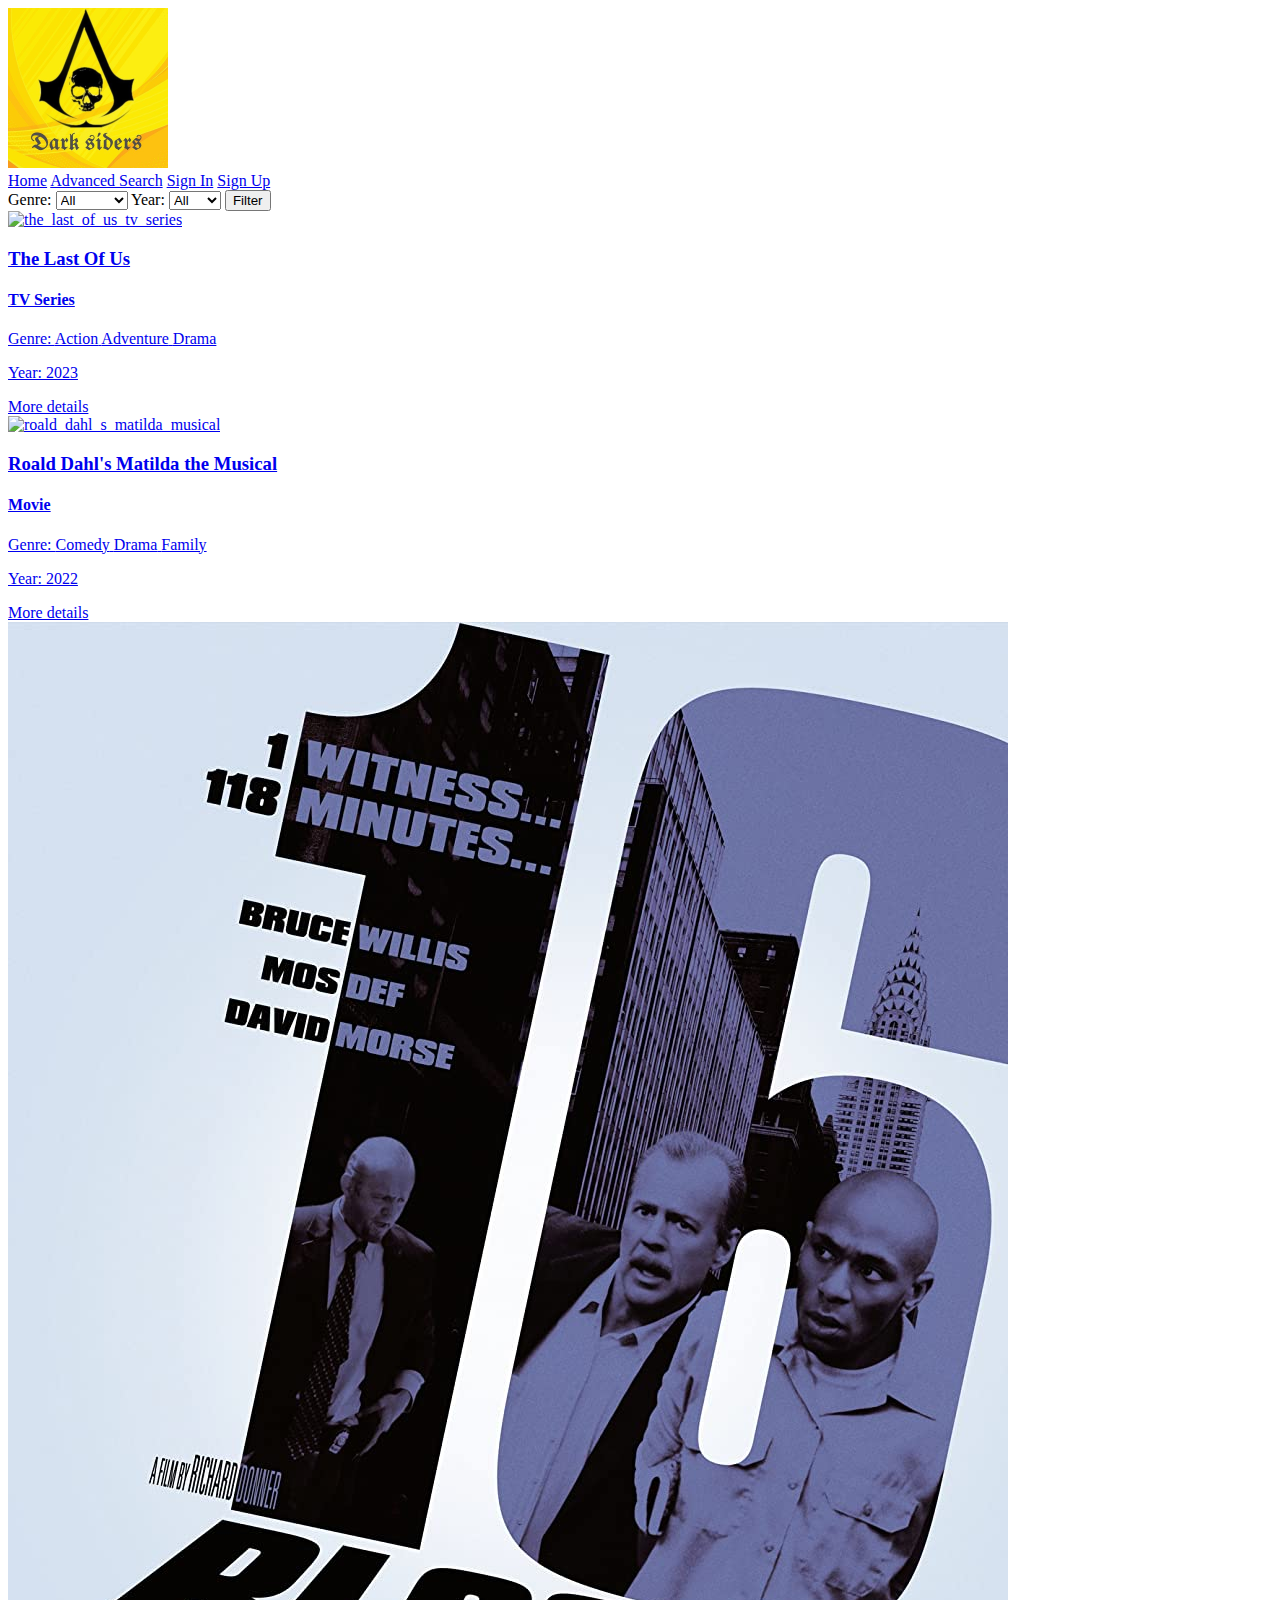
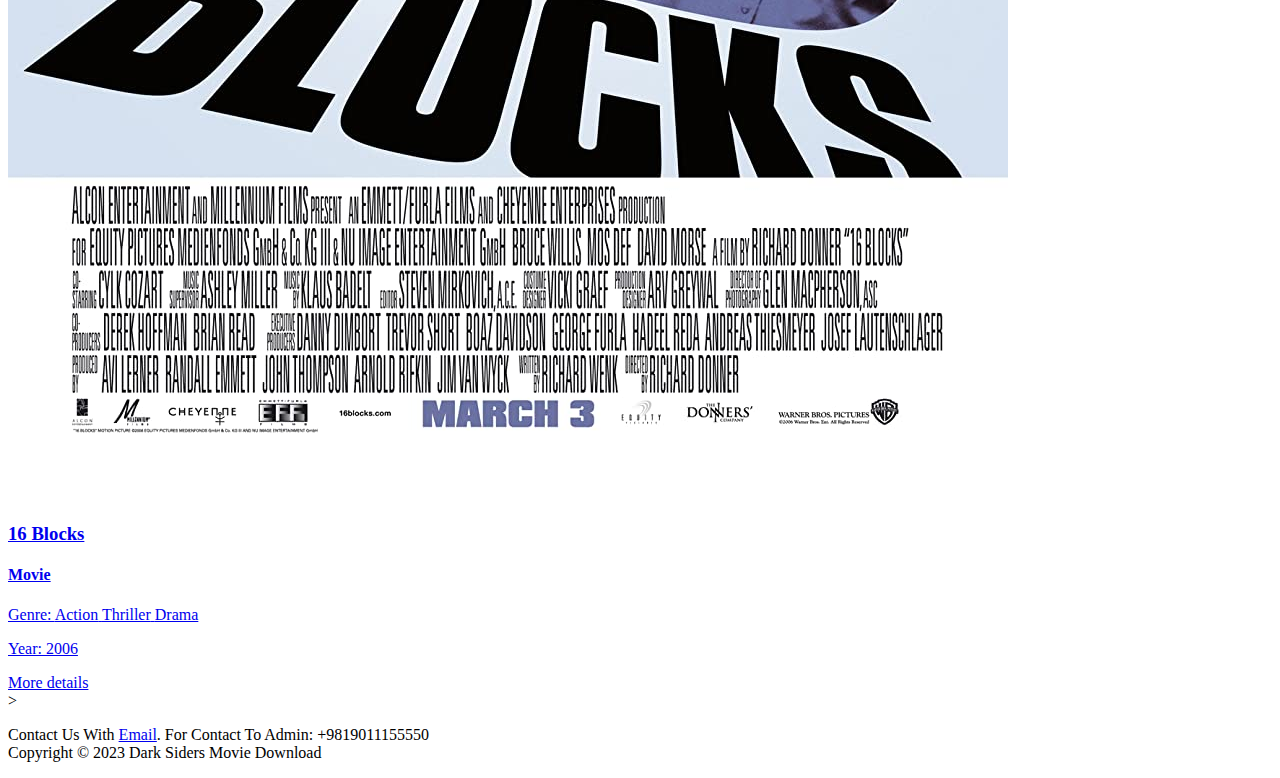
==== frontend/index.html @ ce5e4d66 "final polishes and adding more content" ====
<!DOCTYPE html>
<html>
    <head>
        <title>Movies - Movie Download</title>
        <link type="text/css" href="assets/styles/index.css" rel="stylesheet" />
        <link type="text/css" href="assets/styles/black-and-yellow-color-palette.css" rel="stylesheet" />

    </head>
    <body>
        <header>
            <img src="assets/images/logo160.png" alt="logo" class="logo">
            <nav>
                <a href="index.html">Home</a>
                <a href="sofware-p/search/Search.html">Advanced Search</a>
                <a href="sign-in.html">Sign In</a>
                <a href="sign-up.html">Sign Up</a>
            </nav>
        </header>
        <main>
            <section class="filter-section">
                <form>
                    <label for="genre">Genre:</label>
                    <select id="genre" name="genre">
                        <option value="all">All</option>
                        <option value="action">Action</option>
                        <option value="comedy">Comedy</option>
                        <option value="drama">Drama</option>
                        <option value="horror">Horror</option>
                        <option value="sci-fi">Sci-Fi</option>
                    </select>
                    <label for="year">Year:</label>
                    <select id="year" name="year">
                        <option value="all">All</option>
                        <option value="2020">2020</option>
                        <option value="2019">2019</option>
                        <option value="2018">2018</option>
                        <option value="2017">2017</option>
                        <option value="2016">2016</option>
                    </select>
                    <input type="submit" value="Filter">
                </form>
            </section>
            <section class="movie-section">
                <a href="movie-details.html">
                <article class="movie">
                    <img src="assets/images/the_last_of_us_tv_series.jpg" alt="the_last_of_us_tv_series">
                    <h3>The Last Of Us</h3>
                    <h4>TV Series</h4>
                    <p>Genre: 
                        <span class="genre">Action</span>
                        <span class="genre">Adventure</span>
                        <span class="genre">Drama</span>
                    </p>
                    <p>Year: 2023</p>
                    <a href="movie-details.html" class="more_details">More details</a>
                </article></a>
                
                <a href="#">
                    <article class="movie">
                        <img src="assets/images/roald_dahl_s_matilda_musical.jpg" alt="roald_dahl_s_matilda_musical">
                        <h3>Roald Dahl's Matilda the Musical</h3>
                        <h4>Movie</h4>
                        <p>Genre: 
                            <span class="genre">Comedy</span>
                            <span class="genre">Drama</span>
                            <span class="genre">Family</span>
                        </p>
                        <p>Year: 2022</p>
                        <a href="#" class="more_details">More details</a>
                    </article></a>
                    <a href="#">
                        <article class="movie">
                            <img src="assets/images/16_blocks.jpg" alt="16_blocks">
                            <h3>16 Blocks</h3>
                            <h4>Movie</h4>
                            <p>Genre: 
                                <span class="genre">Action</span>
                                <span class="genre">Thriller</span>
                                <span class="genre">Drama</span>
                            </p>
                            <p>Year: 2006</p>
                            <a href="#" class="more_details">More details</a>
                        </article></a>>
                    <!-- more movie articles here -->
                    </section>
                    </main>
                    <footer>
                  
                        <p>Contact Us With <a href="mailto:darksiders@movie.gg">Email</a>. For Contact To Admin: +9819011155550</br>
                        Copyright © 2023 Dark Siders Movie Download</p>
                  
                    </footer>
                    </body>
                    </html>
---- frontend/assets/styles/black-and-yellow-color-palette.css ----
:root{
    --primary-background: #343a40;
    --secondary-foreground: #7952b3;
    --primary-foreground: #FFC107;
    --secondary-background: #E1E8Eb;
    --primary-text-color: white;
    --secondary-text-color:black;
    
}
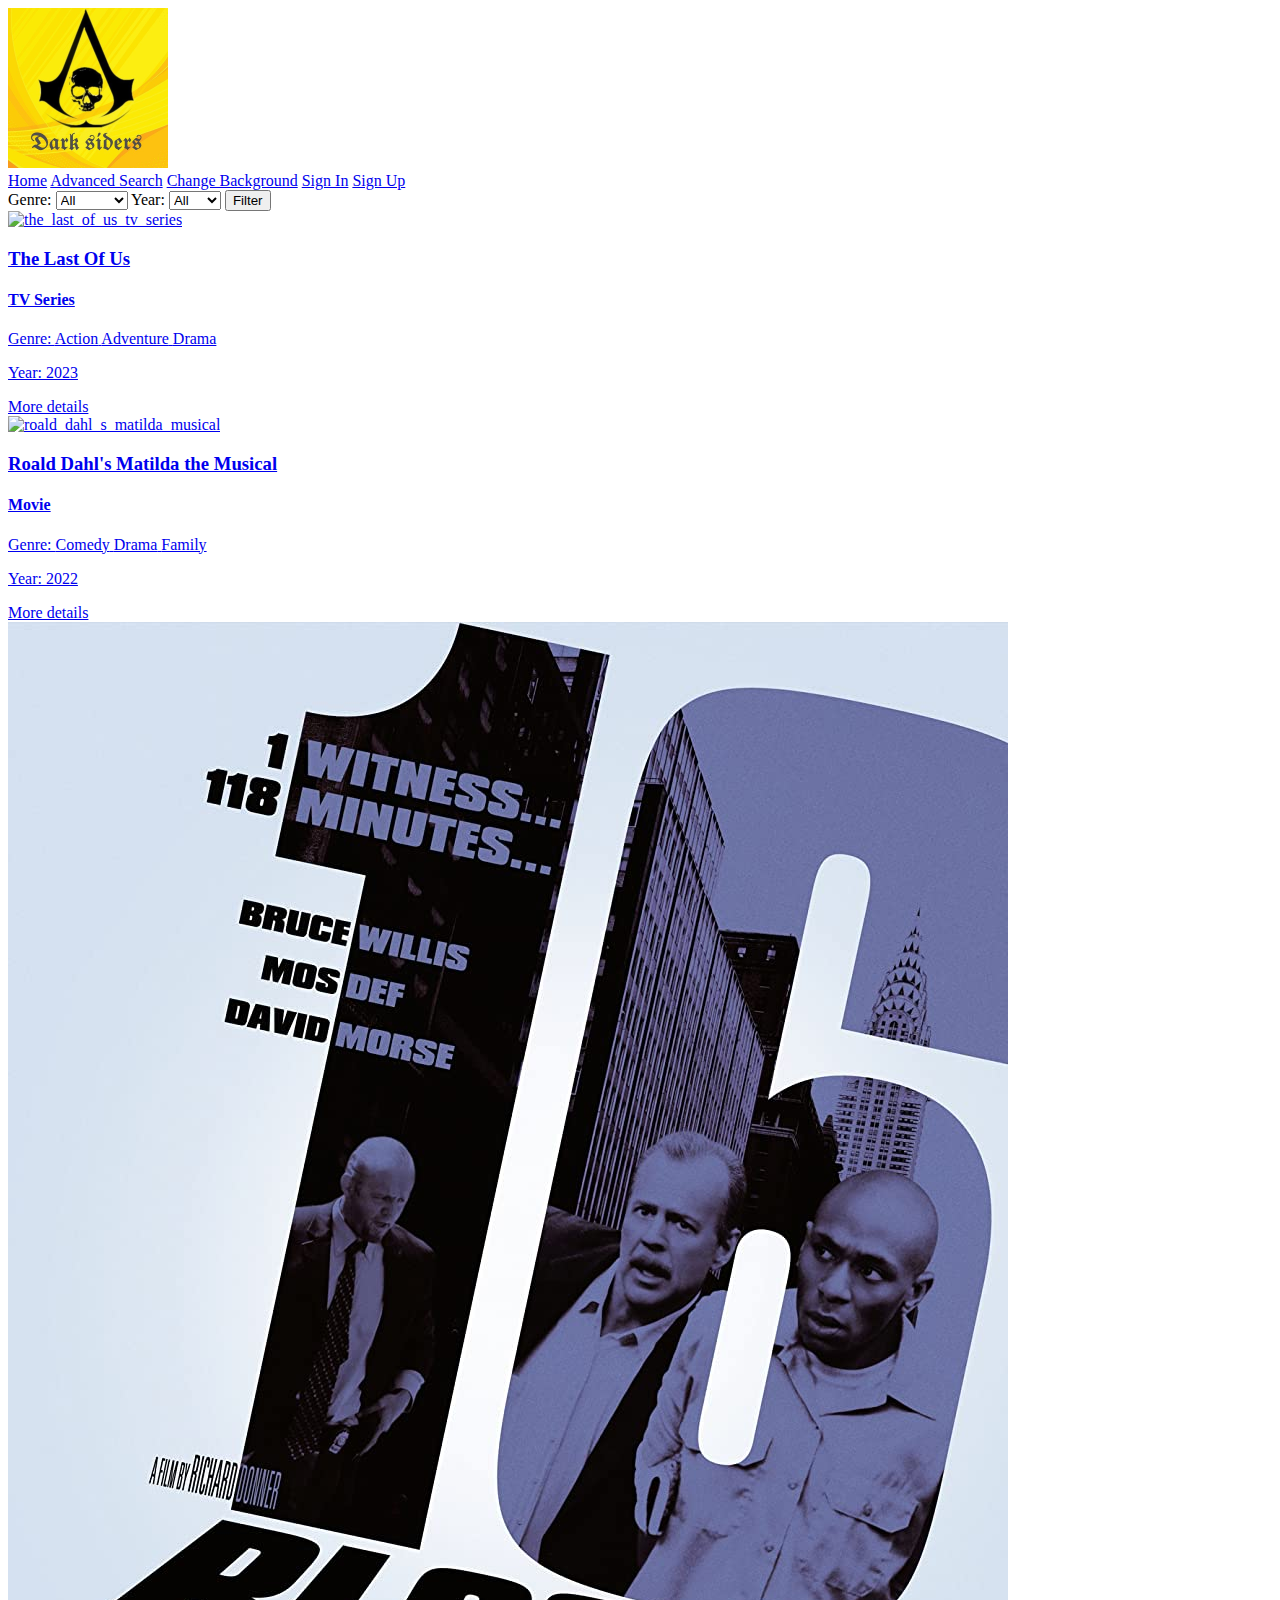
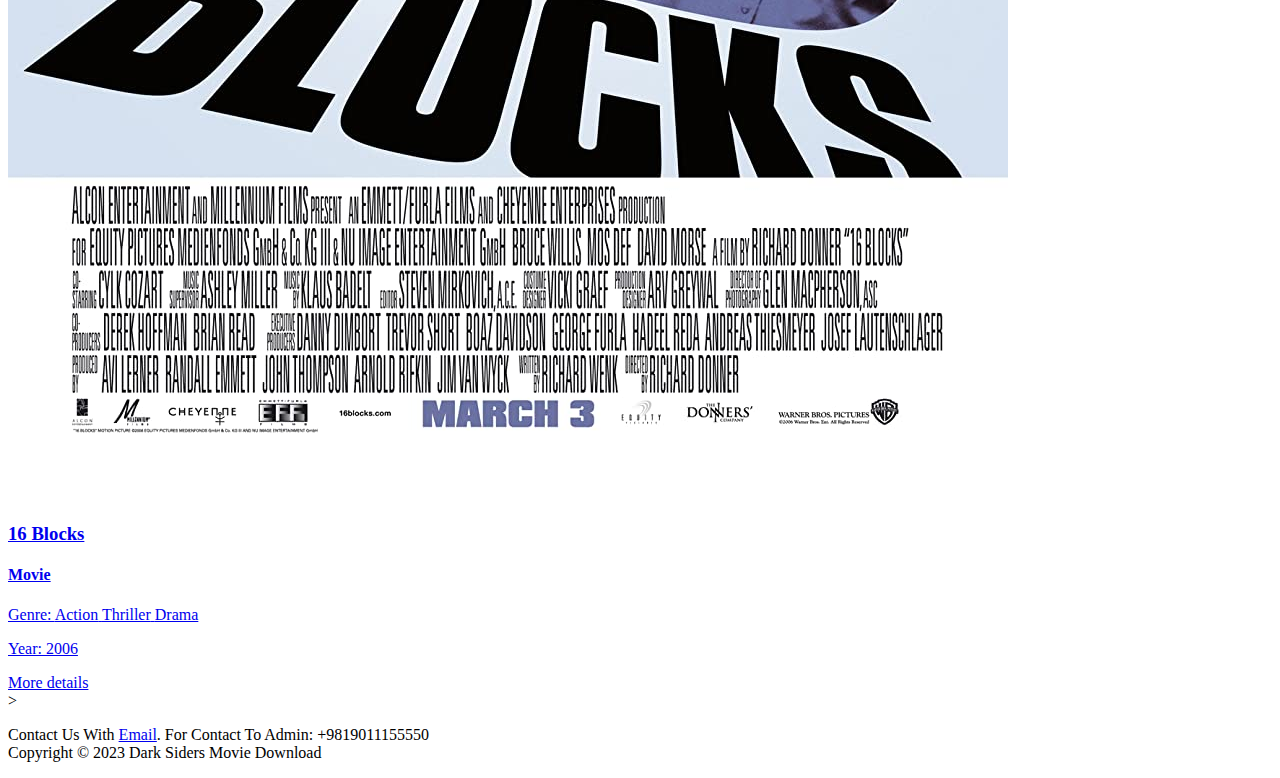
==== commit dbe1b9a9: "more polishes" ====
--- a/frontend/index.html
+++ b/frontend/index.html
@@ -12,6 +12,7 @@
             <nav>
                 <a href="index.html">Home</a>
                 <a href="sofware-p/search/Search.html">Advanced Search</a>
+                <a href="sofware-p/Background/background.html">Change Background</a>
                 <a href="sign-in.html">Sign In</a>
                 <a href="sign-up.html">Sign Up</a>
             </nav>
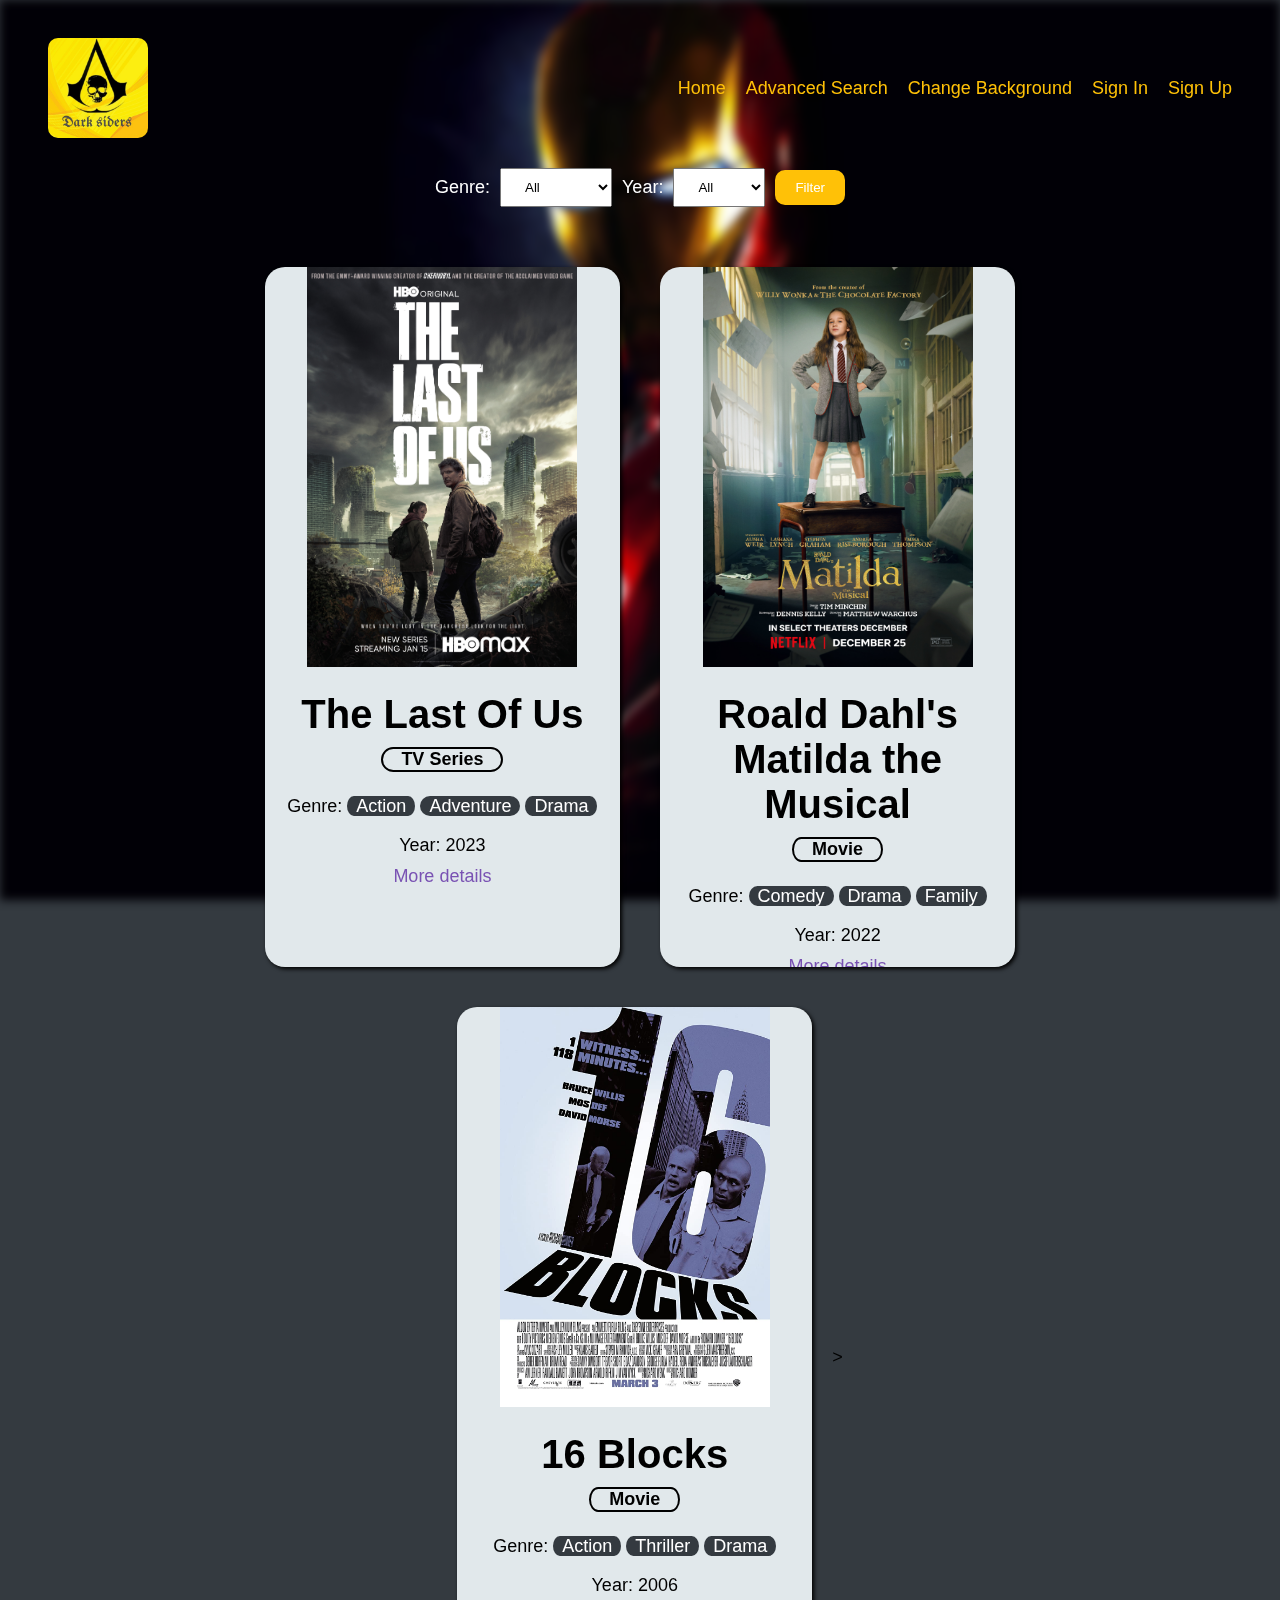
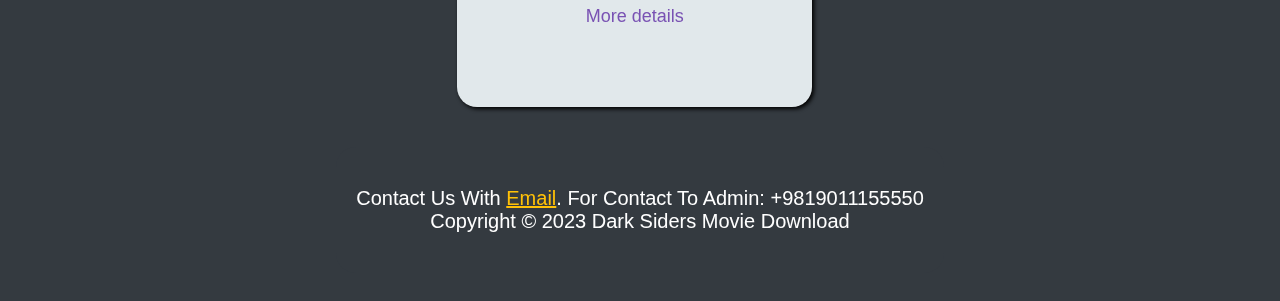
==== commit 25831b8a: "background change perfomance edited" ====
--- a/frontend/index.html
+++ b/frontend/index.html
@@ -4,9 +4,13 @@
         <title>Movies - Movie Download</title>
         <link type="text/css" href="assets/styles/index.css" rel="stylesheet" />
         <link type="text/css" href="assets/styles/black-and-yellow-color-palette.css" rel="stylesheet" />
+        <script src="assets/scripts/set-costume-background.js"></script>
+        <script>
 
+        </script>
     </head>
     <body>
+        
         <header>
             <img src="assets/images/logo160.png" alt="logo" class="logo">
             <nav>
--- a/frontend/assets/styles/index.css
+++ b/frontend/assets/styles/index.css
@@ -0,0 +1,205 @@
+/* Global styles */
+
+body {
+    font-family: Calibri,'Gill Sans', 'Gill Sans MT', 'Trebuchet MS', sans-serif;
+    font-size: 18px;
+    background-color: var(--primary-background);
+    padding: 20px;
+    /* background-image: url("../../sofware-p/Background/Assets/wallpaper1.jpg");
+    background-position:center center;
+    background-attachment: fixed;
+    background-repeat: no-repeat;
+     */
+}
+body a{
+    color: var(--primary-foreground);
+}
+
+body::before {
+    content: "";
+    background-image: var(--background-image);
+    background-position:center center;
+    background-attachment: fixed;
+    background-repeat: no-repeat;
+    filter: blur(5px);
+    position: fixed;
+    top: 0;
+    left: 0;
+    width: 100%;
+    height: 100%;
+    z-index: -1;
+}
+
+/* Header styles */
+
+header {
+    display: flex;
+    align-items: center;
+    justify-content: space-between;
+    padding: 10px 20px;
+}
+
+.logo {
+    width: 100px;
+    height: 100px;
+    border-radius: 10px;
+}
+
+nav {
+    display: flex;
+}
+
+nav a {
+    margin-left: 20px;
+    color: var(--primary-foreground);
+    text-decoration: none;
+}
+
+nav a:hover {
+    text-decoration: underline;
+}
+
+/* Filter section styles */
+
+.filter-section {
+    color: var(--primary-text-color);
+    display: flex;
+    align-items: center;
+    justify-content: center;
+    padding: 20px;
+}
+
+.filter-section form {
+    display: flex;
+    align-items: center;
+    justify-content: center;
+}
+
+.filter-section label {
+    margin-right: 10px;
+}
+
+.filter-section select {
+    padding: 10px 20px;
+    margin-right: 10px;
+}
+
+.filter-section input[type="submit"] {
+   
+    padding: 10px 20px;
+    background-color: var(--primary-foreground);
+    color: var(--primary-text-color);
+    border-style: none;
+    border-radius: 10px;
+    }
+    .filter-section input[type="submit"]:hover{
+        filter: brightness(115%);
+    }
+    .filter-section input[type="submit"]:active{
+        filter: brightness(85%);
+    }
+    
+    /* Movies section styles */
+    
+    .movie-section {
+    display: flex;
+    flex-wrap: wrap;
+    align-items: center;
+    justify-content: center;
+    padding: 20px;
+    }
+
+    
+    .movie {
+    width: 30%;
+    height: 700px;
+    margin: 20px;
+    text-align: center;
+    background-color: var(--secondary-background);
+    border-radius: 20px;
+    box-shadow: 2px 2px 4px black;
+    overflow: hidden;
+    position: relative;
+    transition: transform 0.3s ease;
+}
+.movie:hover {
+    transform: scale(1.05);
+}
+
+    
+    .movie img {
+        top: 0;
+        left: 0;
+        max-width: 100%;
+        max-height: 400px;
+        height: auto; 
+        margin-bottom: 10px;
+        object-fit: contain;
+    
+    }
+    
+    .movie h3 {
+    margin-top: 10px;
+    margin-bottom: 10px;
+    font-size: 40px;
+    }
+
+    .movie h4{
+        border-radius: 10%/50%;
+        width:fit-content;
+        margin-left: auto;
+        margin-right: auto;
+        padding-left: 1em;
+        padding-right: 1em;
+        margin-top: 0;
+        border-color: var(--primary-background);
+        border: 2px;
+        border-style: solid;
+        color: var(--secondary-text-color);
+    }
+    
+    .movie p {
+    margin-bottom: 10px;
+    }
+    
+    .movie .more_details {
+    color: var(--secondary-foreground);
+    text-decoration: none;
+    padding-bottom: 0.5em;
+    }
+
+    
+    .movie .more_details:hover {
+    text-decoration: underline;
+    }
+
+    .movie .genre{
+        border-radius: 10%/50%;
+        padding-left: 0.5em;
+        padding-right: 0.5em;
+        background-color: var(--primary-background);
+        color: var(--primary-text-color);
+    }
+    
+    .movie a{
+        display: block;
+        text-decoration: none;
+        color: inherit;
+    }
+    /* Footer styles */
+    
+    footer {
+    
+        text-align: center;
+        font-size: 20px;
+        padding: 20px;
+        margin: 0;
+        color: var(--primary-text-color);
+        background-color: var(--primary-background);
+        width:fit-content;
+        margin-left: auto;
+        margin-right: auto;
+        border-radius: 20px;
+    }
+
+    --- a/frontend/assets/styles/black-and-yellow-color-palette.css
+++ b/frontend/assets/styles/black-and-yellow-color-palette.css
@@ -6,4 +6,5 @@
     --primary-text-color: white;
     --secondary-text-color:black;
     
+    --background-image: url("../../sofware-p/Background/Assets/wallpaper1.jpg");
 }
